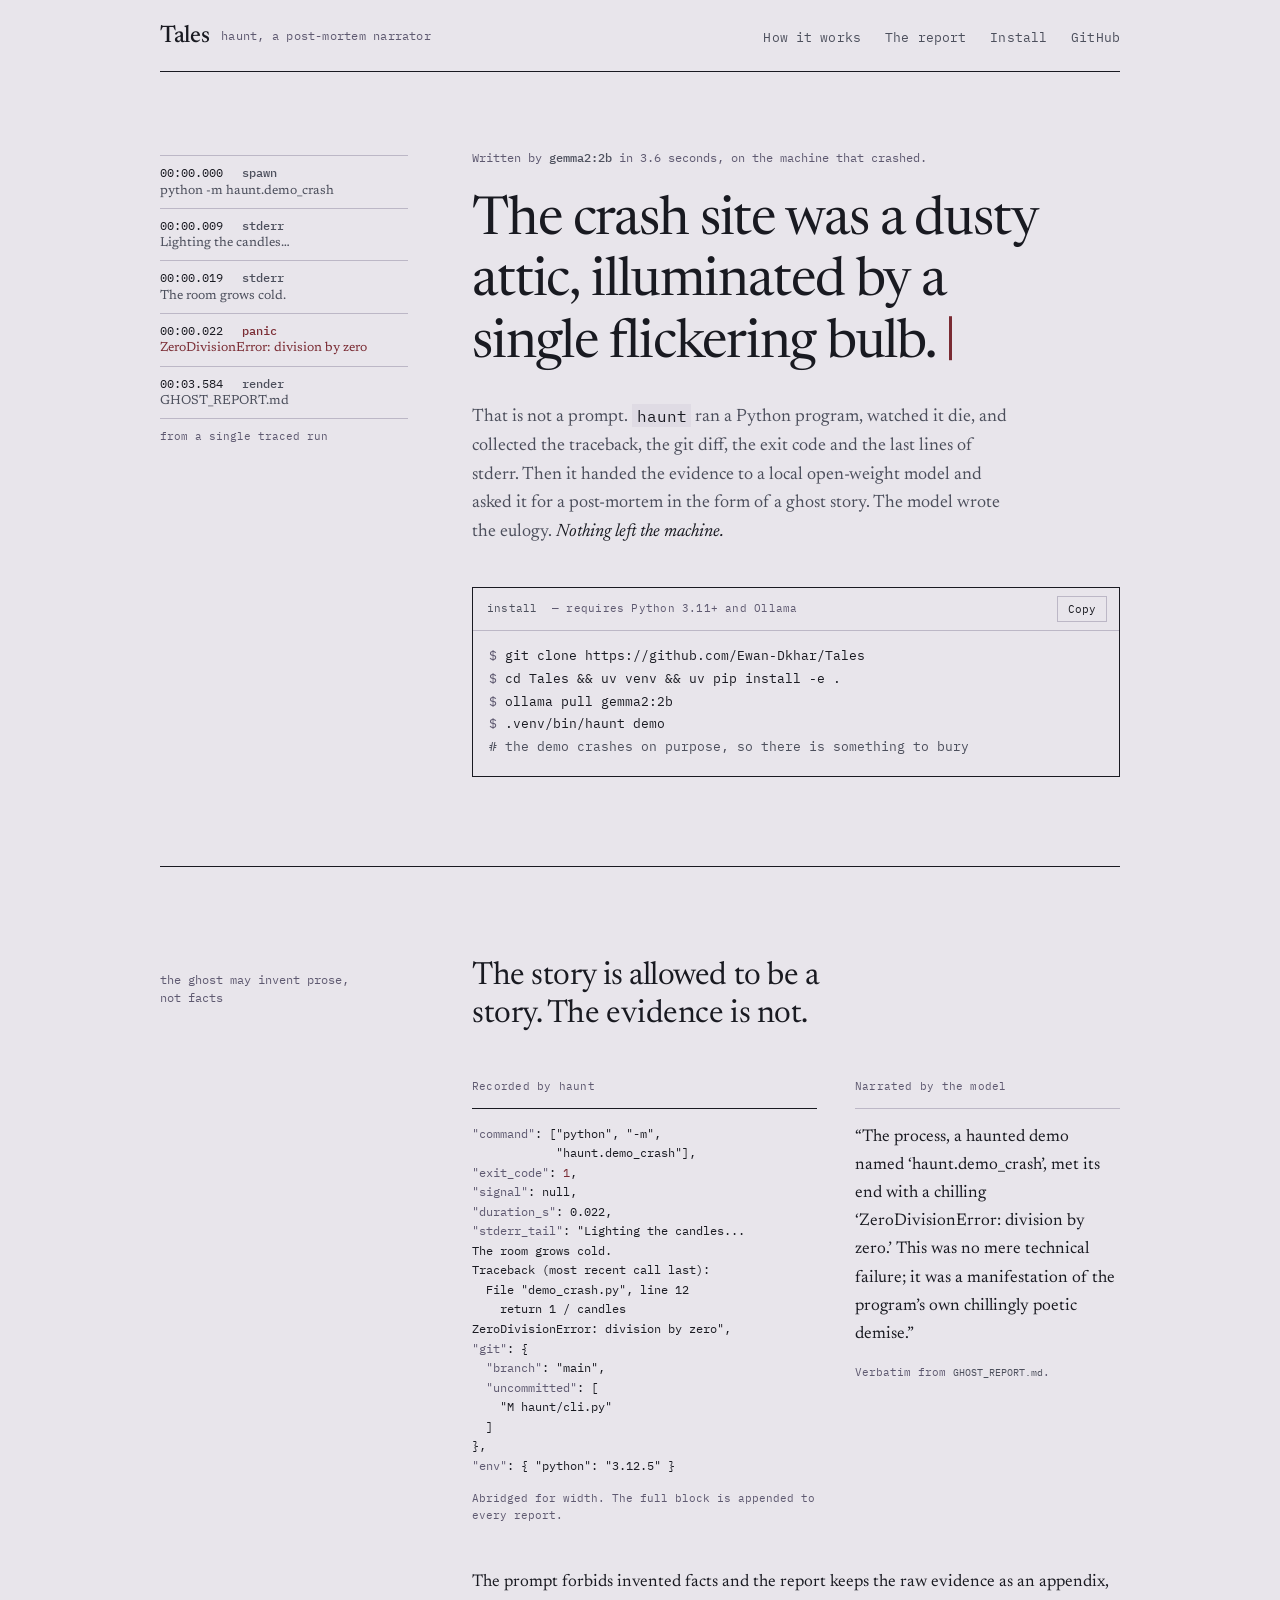
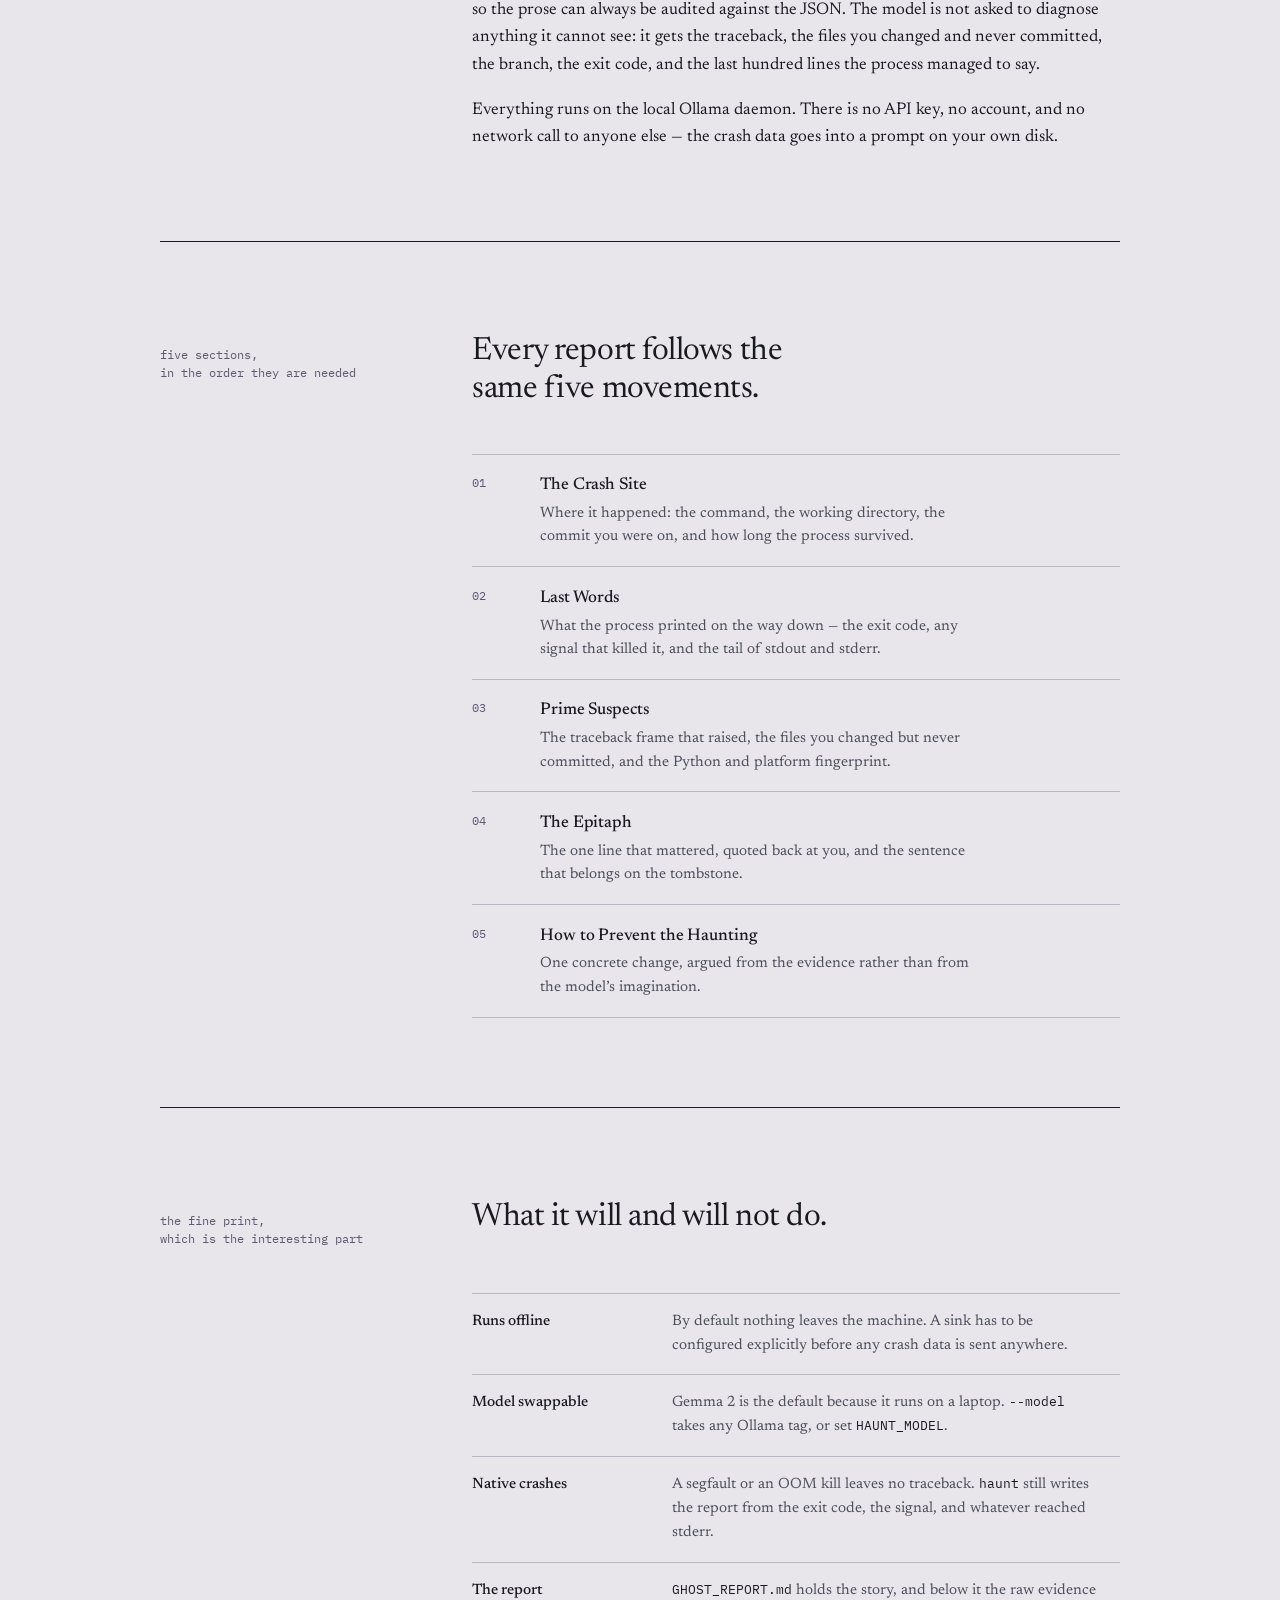
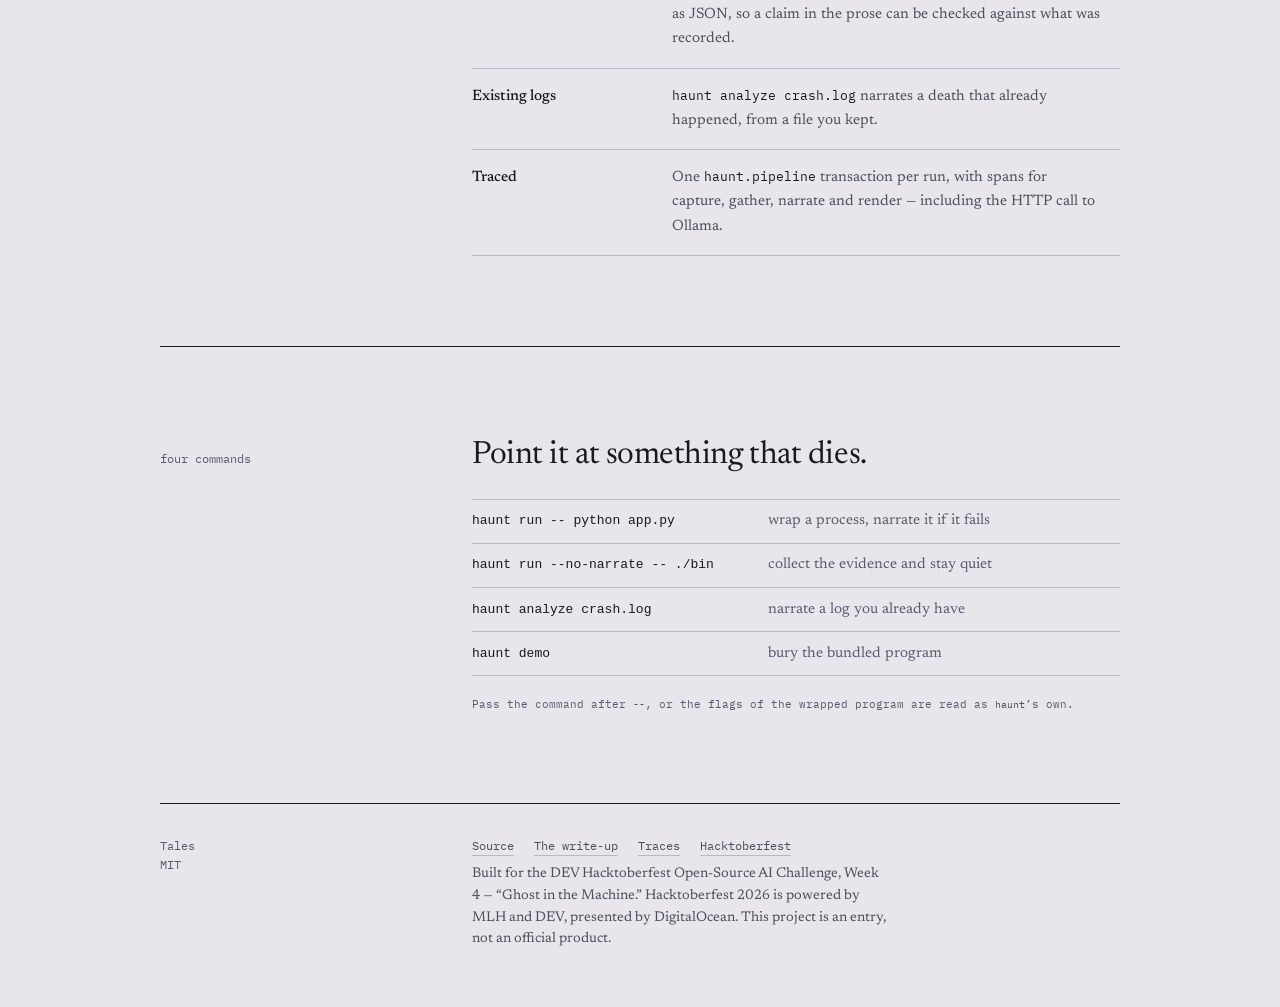
==== docs/index.html @ 9b3698a8 "feat: add the landing page" ====
<!DOCTYPE html>
<html lang="en">
<head>
<meta charset="utf-8">
<meta name="viewport" content="width=device-width, initial-scale=1">
<title>Tales — the haunted post-mortem narrator</title>
<meta name="description" content="haunt runs your process, gathers the evidence when it dies, and has a local open-weight model narrate the post-mortem as a ghost story. Offline by default.">
<meta name="theme-color" content="#e8e5eb">
<link rel="icon" href="favicon.svg" type="image/svg+xml">
<meta property="og:type" content="website">
<meta property="og:title" content="Tales — the haunted post-mortem narrator">
<meta property="og:description" content="A local open-weight model narrates your crash as a ghost story. The evidence ships with the story, so you can check what the ghost invented.">
<meta property="og:url" content="https://tales.tech/">
<link rel="preconnect" href="https://fonts.googleapis.com">
<link rel="preconnect" href="https://fonts.gstatic.com" crossorigin>
<link href="https://fonts.googleapis.com/css2?family=IBM+Plex+Mono:wght@400;500&family=Newsreader:ital,opsz,wght@0,6..72,300..500;1,6..72,300..400&display=swap" rel="stylesheet">
<link rel="stylesheet" href="styles.css">
</head>
<body>
<a class="skip" href="#main">Skip to content</a>
<div class="shell">

  <header class="masthead">
    <a class="wordmark" href="/">Tales<span>haunt, a post-mortem narrator</span></a>
    <nav aria-label="Sections">
      <a href="#how">How it works</a>
      <a href="#report">The report</a>
      <a href="#install">Install</a>
      <a href="https://github.com/Ewan-Dkhar/Tales">GitHub</a>
    </nav>
  </header>

  <main id="main">

    <section class="hero" aria-labelledby="hero-quote">
      <ol class="timeline" aria-label="Timeline of the demo run">
        <li>
          <time datetime="PT0.000S">00:00.000</time><b>spawn</b>
          <p>python -m haunt.demo_crash</p>
        </li>
        <li>
          <time datetime="PT0.009S">00:00.009</time><b>stderr</b>
          <p>Lighting the candles&hellip;</p>
        </li>
        <li>
          <time datetime="PT0.019S">00:00.019</time><b>stderr</b>
          <p>The room grows cold.</p>
        </li>
        <li>
          <time datetime="PT0.022S">00:00.022</time><b class="death">panic</b>
          <p class="death">ZeroDivisionError: division by zero</p>
        </li>
        <li>
          <time datetime="PT3.584S">00:03.584</time><b>render</b>
          <p>GHOST_REPORT.md</p>
        </li>
        <li class="note">from a single traced run</li>
      </ol>

      <div class="hero-body">
        <p class="provenance">Written by <strong>gemma2:2b</strong> in 3.6 seconds, on the machine that crashed.</p>

        <h1 class="ghost-quote" id="hero-quote">
          <span class="sr-only">Tales, a post-mortem narrator. Sample narration:</span>
          <span class="stream">The crash site was a dusty attic, illuminated by a single flickering bulb.</span>
        </h1>

        <p class="lede">
          That is not a prompt. <code>haunt</code> ran a Python program, watched it die, and collected
          the traceback, the git diff, the exit code and the last lines of stderr. Then it handed the
          evidence to a local open-weight model and asked it for a post-mortem in the form of a ghost
          story. The model wrote the eulogy. <em>Nothing left the machine.</em>
        </p>

        <div class="install" id="install">
          <div class="install-head">
            <span><em>install</em> &nbsp;— requires Python 3.11+ and Ollama</span>
            <button class="copy" type="button" data-copy="install-cmds" aria-describedby="copy-status">Copy</button>
            <span class="sr-only" id="copy-status" role="status" aria-live="polite"></span>
          </div>
<pre id="install-cmds"><span class="c">$</span> git clone https://github.com/Ewan-Dkhar/Tales
<span class="c">$</span> cd Tales &amp;&amp; uv venv &amp;&amp; uv pip install -e .
<span class="c">$</span> ollama pull gemma2:2b
<span class="c">$</span> .venv/bin/haunt demo
<span class="d"># the demo crashes on purpose, so there is something to bury</span></pre>
        </div>
      </div>
    </section>

    <section class="section" id="how" aria-labelledby="how-title">
      <div class="section-head">
        <p class="section-kicker">the ghost may invent prose,<br>not facts</p>
        <h2 class="section-title" id="how-title">The story is allowed to be a story. The evidence is not.</h2>
      </div>

      <div class="section-body">
        <div class="flow flow-wide">
          <div class="compare-grid">
            <div>
              <p class="compare-label">Recorded by haunt</p>
              <div class="evidence">
<pre><span class="k">"command"</span>: ["python", "-m",
            "haunt.demo_crash"],
<span class="k">"exit_code"</span>: <span class="bad">1</span>,
<span class="k">"signal"</span>: null,
<span class="k">"duration_s"</span>: 0.022,
<span class="k">"stderr_tail"</span>: "Lighting the candles...
The room grows cold.
Traceback (most recent call last):
  File "demo_crash.py", line 12
    return 1 / candles
ZeroDivisionError: division by zero",
<span class="k">"git"</span>: {
  <span class="k">"branch"</span>: "main",
  <span class="k">"uncommitted"</span>: [
    "M haunt/cli.py"
  ]
},
<span class="k">"env"</span>: { "python": "3.12.5" }</pre>
                <p class="caption">Abridged for width. The full block is appended to every report.</p>
              </div>
            </div>

            <div>
              <p class="compare-label">Narrated by the model</p>
              <div class="narration">
                <blockquote>
                  <p>&ldquo;The process, a haunted demo named &lsquo;haunt.demo_crash&rsquo;, met its
                  end with a chilling &lsquo;ZeroDivisionError: division by zero.&rsquo; This was no mere
                  technical failure; it was a manifestation of the program&rsquo;s own chillingly
                  poetic demise.&rdquo;</p>
                </blockquote>
                <p class="caption">Verbatim from <code>GHOST_REPORT.md</code>.</p>
              </div>
            </div>
          </div>

          <div class="prose prose-after">
            <p>
              The prompt forbids invented facts and the report keeps the raw evidence as an appendix, so
              the prose can always be audited against the JSON. The model is not asked to diagnose
              anything it cannot see: it gets the traceback, the files you changed and never committed,
              the branch, the exit code, and the last hundred lines the process managed to say.
            </p>
            <p>
              Everything runs on the local Ollama daemon. There is no API key, no account, and no network
              call to anyone else — the crash data goes into a prompt on your own disk.
            </p>
          </div>
        </div>
      </div>
    </section>

    <section class="section" id="report" aria-labelledby="report-title">
      <div class="section-head">
        <p class="section-kicker">five sections,<br>in the order they are needed</p>
        <h2 class="section-title" id="report-title">Every report follows the same five movements.</h2>
      </div>

      <div class="section-body">
        <ol class="parts">
          <li>
            <span class="num" aria-hidden="true"></span>
            <div>
              <h3>The Crash Site</h3>
              <p>Where it happened: the command, the working directory, the commit you were on, and how long the process survived.</p>
            </div>
          </li>
          <li>
            <span class="num" aria-hidden="true"></span>
            <div>
              <h3>Last Words</h3>
              <p>What the process printed on the way down — the exit code, any signal that killed it, and the tail of stdout and stderr.</p>
            </div>
          </li>
          <li>
            <span class="num" aria-hidden="true"></span>
            <div>
              <h3>Prime Suspects</h3>
              <p>The traceback frame that raised, the files you changed but never committed, and the Python and platform fingerprint.</p>
            </div>
          </li>
          <li>
            <span class="num" aria-hidden="true"></span>
            <div>
              <h3>The Epitaph</h3>
              <p>The one line that mattered, quoted back at you, and the sentence that belongs on the tombstone.</p>
            </div>
          </li>
          <li>
            <span class="num" aria-hidden="true"></span>
            <div>
              <h3>How to Prevent the Haunting</h3>
              <p>One concrete change, argued from the evidence rather than from the model&rsquo;s imagination.</p>
            </div>
          </li>
        </ol>
      </div>
    </section>

    <section class="section" id="spec" aria-labelledby="spec-title">
      <div class="section-head">
        <p class="section-kicker">the fine print,<br>which is the interesting part</p>
        <h2 class="section-title" id="spec-title">What it will and will not do.</h2>
      </div>

      <div class="section-body">
        <table class="spec">
          <tbody>
            <tr>
              <th scope="row">Runs offline</th>
              <td>By default nothing leaves the machine. A sink has to be configured explicitly before any crash data is sent anywhere.</td>
            </tr>
            <tr>
              <th scope="row">Model swappable</th>
              <td>Gemma 2 is the default because it runs on a laptop. <code>--model</code> takes any Ollama tag, or set <code>HAUNT_MODEL</code>.</td>
            </tr>
            <tr>
              <th scope="row">Native crashes</th>
              <td>A segfault or an OOM kill leaves no traceback. <code>haunt</code> still writes the report from the exit code, the signal, and whatever reached stderr.</td>
            </tr>
            <tr>
              <th scope="row">The report</th>
              <td><code>GHOST_REPORT.md</code> holds the story, and below it the raw evidence as JSON, so a claim in the prose can be checked against what was recorded.</td>
            </tr>
            <tr>
              <th scope="row">Existing logs</th>
              <td><code>haunt analyze crash.log</code> narrates a death that already happened, from a file you kept.</td>
            </tr>
            <tr>
              <th scope="row">Traced</th>
              <td>One <code>haunt.pipeline</code> transaction per run, with spans for capture, gather, narrate and render — including the HTTP call to Ollama.</td>
            </tr>
          </tbody>
        </table>
      </div>
    </section>

    <section class="closing" aria-labelledby="closing-title">
      <div class="section-head">
        <p class="section-kicker">four commands</p>
        <h2 class="section-title" id="closing-title">Point it at something that dies.</h2>
      </div>
      <div class="section-body">
        <div class="flow">
          <ul class="closing-cmds">
            <li><code>haunt run -- python app.py</code><span>wrap a process, narrate it if it fails</span></li>
            <li><code>haunt run --no-narrate -- ./bin</code><span>collect the evidence and stay quiet</span></li>
            <li><code>haunt analyze crash.log</code><span>narrate a log you already have</span></li>
            <li><code>haunt demo</code><span>bury the bundled program</span></li>
          </ul>
          <p class="caption caption-gap">Pass the command after <code>--</code>, or the flags of the wrapped program are read as <code>haunt</code>&rsquo;s own.</p>
        </div>
      </div>
    </section>

  </main>

  <footer class="foot">
    <p>Tales<br>MIT</p>
    <div>
      <p class="foot-links">
        <a href="https://github.com/Ewan-Dkhar/Tales">Source</a>
        <a href="https://dev.to/ewansalandkhar">The write-up</a>
        <a href="https://ewansalan-dkhar.sentry.io/explore/traces/?project=4512338474238032">Traces</a>
        <a href="https://hacktoberfest.com">Hacktoberfest</a>
      </p>
      <p class="foot-note">
        Built for the DEV Hacktoberfest Open-Source AI Challenge, Week 4 — &ldquo;Ghost in the Machine.&rdquo;
        Hacktoberfest 2026 is powered by MLH and DEV, presented by DigitalOcean. This project is an
        entry, not an official product.
      </p>
    </div>
  </footer>

</div>
<script src="main.js" defer></script>
</body>
</html>
---- docs/styles.css ----
/* ==========================================================================
   Tales — the haunted post-mortem narrator
   Two inks: evidence is set hard, narration is set soft.
   ========================================================================== */

/* --- tokens ------------------------------------------------------------- */
:root {
  --paper: #e8e5eb;
  --paper-deep: #dfdbe4;
  --paper-edge: #d3cfda;
  --ink: #191a21;
  --ink-2: #4c4f5c;
  --ink-3: #5e5970;
  --rule: #bcb7c6;
  --death: #7a2b33;

  --serif: "Newsreader", "Iowan Old Style", "Palatino Linotype", Palatino, Georgia, serif;
  --mono: "IBM Plex Mono", ui-monospace, "SFMono-Regular", Menlo, Consolas, monospace;

  --measure: 66ch;
  --gutter: clamp(1.25rem, 5vw, 4.5rem);
  --margin-col: 15.5rem;
  --step: clamp(3.5rem, 7vw, 7rem);
}

/* --- reset -------------------------------------------------------------- */
*,
*::before,
*::after { box-sizing: border-box; }

html {
  color-scheme: light;
  -webkit-text-size-adjust: 100%;
  scroll-behavior: smooth;
}

body {
  margin: 0;
  background: var(--paper);
  color: var(--ink);
  font-family: var(--serif);
  font-size: 1.0625rem;
  line-height: 1.62;
  font-optical-sizing: auto;
  font-variant-numeric: oldstyle-nums proportional-nums;
  -webkit-font-smoothing: antialiased;
  text-rendering: optimizeLegibility;
}

@media (prefers-reduced-motion: reduce) {
  html { scroll-behavior: auto; }
}

img,
svg { display: block; max-width: 100%; }

::selection {
  background: var(--ink);
  color: var(--paper);
}

:focus-visible {
  outline: 2px solid var(--death);
  outline-offset: 3px;
}

/* --- page frame --------------------------------------------------------- */
.shell {
  max-width: 68rem;
  margin: 0 auto;
  padding: 0 var(--gutter);
}

/* anchor targets: keep the heading clear of the sticky-free masthead */
[id] {
  scroll-margin-top: 2rem;
}

.rule {
  border: 0;
  border-top: 1px solid var(--rule);
  margin: 0;
}

.skip {
  position: absolute;
  left: -9999px;
  top: 0;
  background: var(--ink);
  color: var(--paper);
  padding: 0.6rem 1rem;
  font-family: var(--mono);
  font-size: 0.8125rem;
  z-index: 10;
}

.skip:focus {
  left: 0.75rem;
  top: 0.75rem;
}

/* --- masthead ----------------------------------------------------------- */
.masthead {
  display: flex;
  align-items: baseline;
  justify-content: space-between;
  gap: 1.5rem 2rem;
  flex-wrap: wrap;
  padding: 1.5rem 0 1.25rem;
  border-bottom: 1px solid var(--ink);
}

.wordmark {
  font-family: var(--serif);
  font-size: 1.5rem;
  font-weight: 500;
  letter-spacing: -0.015em;
  line-height: 1;
  color: var(--ink);
  text-decoration: none;
}

.wordmark span {
  font-family: var(--mono);
  font-size: 0.72rem;
  font-weight: 400;
  letter-spacing: 0.02em;
  color: var(--ink-3);
  margin-left: 0.75rem;
  vertical-align: 0.15em;
}

.masthead nav {
  display: flex;
  flex-wrap: wrap;
  gap: 1.5rem;
  font-family: var(--mono);
  font-size: 0.8125rem;
  letter-spacing: 0.01em;
}

.masthead nav a {
  color: var(--ink-2);
  text-decoration: none;
  white-space: nowrap;
  padding-bottom: 2px;
  border-bottom: 1px solid transparent;
}

.masthead nav a:hover {
  color: var(--ink);
  border-bottom-color: var(--rule);
}

/* --- hero --------------------------------------------------------------- */
.hero {
  padding: clamp(2.75rem, 6vw, 5rem) 0 var(--step);
  display: grid;
  grid-template-columns: var(--margin-col) minmax(0, 1fr);
  gap: 0 clamp(2rem, 5vw, 4.5rem);
  align-items: start;
}

/* the death timeline in the margin */
.timeline {
  margin: 0.4rem 0 0;
  padding: 0;
  list-style: none;
  font-family: var(--mono);
  font-size: 0.75rem;
  line-height: 1.45;
  color: var(--ink-3);
  border-top: 1px solid var(--rule);
}

.timeline li {
  display: grid;
  grid-template-columns: 4.55rem 1fr;
  gap: 0 0.55rem;
  padding: 0.5rem 0;
  border-bottom: 1px solid var(--rule);
}

.timeline time {
  color: var(--ink);
  font-variant-numeric: tabular-nums;
}

.timeline b {
  font-weight: 500;
  color: var(--ink-2);
}

.timeline .death {
  color: var(--death);
}

.timeline p {
  margin: 0;
  grid-column: 1 / -1;
  font-family: var(--serif);
  font-size: 0.8125rem;
  line-height: 1.4;
  color: var(--ink-2);
  overflow-wrap: anywhere;
}

.timeline p.death {
  color: var(--death);
}

.timeline .note {
  display: block;
  grid-column: 1 / -1;
  padding-top: 0.6rem;
  font-family: var(--mono);
  font-size: 0.6875rem;
  color: var(--ink-3);
  border: 0;
}

/* hero body */
.hero-body {
  max-width: var(--measure);
}

.provenance {
  margin: 0 0 1.5rem;
  font-family: var(--mono);
  font-size: 0.75rem;
  line-height: 1.5;
  color: var(--ink-3);
}

.provenance strong {
  font-weight: 500;
  color: var(--ink-2);
}

.ghost-quote {
  margin: 0;
  font-size: clamp(1.9rem, 4.4vw, 3.35rem);
  line-height: 1.14;
  letter-spacing: -0.021em;
  font-weight: 400;
  text-wrap: balance;
  hanging-punctuation: first;
}

.ghost-quote .stream {
  /* words are revealed by JS; visible by default so no-JS readers see them */
  display: inline;
}

.ghost-quote .stream[data-revealing] > span {
  opacity: 0;
}

.ghost-quote .stream[data-revealing] > span.on {
  opacity: 1;
  transition: opacity 220ms ease-out;
}

.ghost-quote .cursor {
  display: inline-block;
  width: 0.055em;
  height: 0.82em;
  margin-left: 0.06em;
  background: var(--death);
  transform: translateY(0.06em);
  opacity: 0;
}

.ghost-quote .cursor.blink {
  animation: blink 1.1s steps(1) 2;
}

@keyframes blink {
  0%, 55% { opacity: 1; }
  56%, 100% { opacity: 0; }
}

@media (prefers-reduced-motion: reduce) {
  .ghost-quote .stream[data-revealing] > span { opacity: 1; }
  .ghost-quote .cursor { display: none; }
}

.lede {
  margin: 1.75rem 0 0;
  font-size: 1.125rem;
  line-height: 1.6;
  color: var(--ink-2);
  max-width: 54ch;
}

.lede em {
  font-style: italic;
  color: var(--ink);
}

.lede code,
.prose code,
.caption code {
  font-family: var(--mono);
  font-size: 0.875em;
  padding: 0.1em 0.3em;
  background: var(--paper-deep);
  color: var(--ink);
}

/* --- install block ------------------------------------------------------ */
.install {
  margin: 2.5rem 0 0;
  border: 1px solid var(--ink);
  background: var(--paper);
  max-width: 44rem;
}

.install-head {
  display: flex;
  align-items: center;
  justify-content: space-between;
  gap: 1rem;
  padding: 0.5rem 0.75rem 0.5rem 0.875rem;
  border-bottom: 1px solid var(--rule);
  font-family: var(--mono);
  font-size: 0.6875rem;
  letter-spacing: 0.02em;
  color: var(--ink-3);
}

.install-head em {
  font-style: normal;
  color: var(--ink-2);
}

.copy {
  touch-action: manipulation;
  -webkit-tap-highlight-color: transparent;
  font-family: var(--mono);
  font-size: 0.6875rem;
  letter-spacing: 0.02em;
  color: var(--ink);
  background: transparent;
  border: 1px solid var(--rule);
  padding: 0.3rem 0.6rem;
  cursor: pointer;
  border-radius: 0;
}

.copy:hover {
  border-color: var(--ink);
  background: var(--paper-deep);
}

.copy[data-done="1"] {
  border-color: var(--death);
  color: var(--death);
}

.install pre {
  margin: 0;
  padding: 0.9rem 1rem 1.05rem;
  font-family: var(--mono);
  font-size: 0.8125rem;
  line-height: 1.75;
  color: var(--ink);
  white-space: pre-wrap;
  overflow-wrap: anywhere;
  tab-size: 2;
}

.install pre .c {
  color: var(--ink-3);
}

.install pre .d {
  color: var(--ink-2);
}

/* --- generic section scaffolding --------------------------------------- */
.section {
  padding: var(--step) 0;
  border-top: 1px solid var(--ink);
}

.section-head {
  display: grid;
  grid-template-columns: var(--margin-col) minmax(0, 1fr);
  gap: 0 clamp(2rem, 5vw, 4.5rem);
  align-items: baseline;
}

.section-kicker {
  font-family: var(--mono);
  font-size: 0.75rem;
  line-height: 1.5;
  color: var(--ink-3);
  margin: 0;
}

.section-title {
  margin: 0;
  text-wrap: balance;
  font-size: clamp(1.5rem, 2.6vw, 2rem);
  line-height: 1.2;
  letter-spacing: -0.014em;
  font-weight: 400;
  max-width: 32ch;
  text-wrap: balance;
}

.section-body {
  display: grid;
  grid-template-columns: var(--margin-col) minmax(0, 1fr);
  gap: 0 clamp(2rem, 5vw, 4.5rem);
  margin-top: clamp(2rem, 3.5vw, 3rem);
}

.section-body > .flow {
  grid-column: 2;
  max-width: var(--measure);
}

.section-body > .parts,
.section-body > .spec {
  grid-column: 2;
}

.sr-only {
  position: absolute;
  width: 1px;
  height: 1px;
  padding: 0;
  margin: -1px;
  overflow: hidden;
  clip: rect(0 0 0 0);
  clip-path: inset(50%);
  white-space: nowrap;
  border: 0;
}

.prose p {
  margin: 0 0 1.1rem;
}

.prose p:last-child { margin-bottom: 0; }

/* --- the two-ink comparison -------------------------------------------- */
.flow-wide {
  grid-column: 2;
  max-width: none;
}

.compare-grid {
  display: grid;
  grid-template-columns: minmax(0, 1.3fr) minmax(0, 1fr);
  gap: clamp(1.5rem, 3vw, 2.75rem);
  align-items: start;
}

.compare-label {
  margin: 0 0 0.75rem;
  font-family: var(--mono);
  font-size: 0.6875rem;
  letter-spacing: 0.02em;
  color: var(--ink-3);
}

.prose-after {
  margin-top: clamp(2rem, 3.5vw, 2.75rem);
  max-width: var(--measure);
}

/* hard: evidence */
.evidence {
  border-top: 1px solid var(--ink);
  padding-top: 0.9rem;
}

.evidence pre {
  margin: 0;
  font-family: var(--mono);
  font-size: 0.7188rem;
  line-height: 1.7;
  color: var(--ink);
  white-space: pre-wrap;
  overflow-wrap: break-word;
  tab-size: 2;
}

.evidence .k { color: var(--ink-3); }
.evidence .v { color: var(--ink); }
.evidence .bad { color: var(--death); }

/* soft: narration */
.narration {
  border-top: 1px solid var(--rule);
  padding-top: 0.9rem;
}

.narration blockquote {
  margin: 0;
  font-size: 1.0625rem;
  line-height: 1.66;
  color: var(--ink);
  hanging-punctuation: first;
}

.narration blockquote p { margin: 0 0 0.9rem; }
.narration blockquote p:last-child { margin-bottom: 0; }

.caption {
  margin: 0.9rem 0 0;
  font-family: var(--mono);
  font-size: 0.6875rem;
  line-height: 1.6;
  color: var(--ink-3);
}

.caption-gap {
  margin-top: 1.25rem;
}

.caption code {
  background: transparent;
  padding: 0;
  color: var(--ink-2);
}

/* --- the five sections -------------------------------------------------- */
.parts {
  margin: 0;
  padding: 0;
  list-style: none;
  counter-reset: part;
}

.parts li {
  display: grid;
  grid-template-columns: 3.25rem minmax(0, 1fr);
  gap: 0 1rem;
  padding: 1.1rem 0;
  border-bottom: 1px solid var(--rule);
}

.parts li:first-child { border-top: 1px solid var(--rule); }

.parts .num {
  counter-increment: part;
  font-family: var(--mono);
  font-size: 0.75rem;
  line-height: 1.9;
  color: var(--ink-3);
  font-variant-numeric: tabular-nums;
}

.parts .num::before {
  content: counter(part, decimal-leading-zero);
}

.parts h3 {
  margin: 0 0 0.15rem;
  font-size: 1.0625rem;
  font-weight: 500;
  letter-spacing: -0.005em;
}

.parts p {
  margin: 0;
  font-size: 0.9375rem;
  line-height: 1.55;
  color: var(--ink-2);
  max-width: 48ch;
}

/* --- spec table --------------------------------------------------------- */
.spec {
  width: 100%;
  border-collapse: collapse;
  font-size: 0.9375rem;
}

.spec th,
.spec td {
  text-align: left;
  vertical-align: top;
  padding: 1rem 1.25rem 1rem 0;
  border-bottom: 1px solid var(--rule);
}

.spec tr:first-child th,
.spec tr:first-child td { border-top: 1px solid var(--rule); }

.spec th {
  width: 12.5rem;
  font-weight: 500;
  font-size: 0.9375rem;
  color: var(--ink);
}

.spec td {
  color: var(--ink-2);
  max-width: 46ch;
}

.spec code {
  font-family: var(--mono);
  font-size: 0.8125rem;
  color: var(--ink);
}

/* --- closing ------------------------------------------------------------ */
.closing {
  padding: var(--step) 0;
  border-top: 1px solid var(--ink);
}

.closing .section-body { margin-top: 0; }

.closing-cmds {
  margin: 1.5rem 0 0;
  padding: 0;
  list-style: none;
  font-family: var(--mono);
  font-size: 0.8125rem;
  line-height: 1.7;
  border-top: 1px solid var(--rule);
}

.closing-cmds li {
  padding: 0.55rem 0;
  border-bottom: 1px solid var(--rule);
  display: grid;
  grid-template-columns: 17.5rem minmax(0, 1fr);
  gap: 0.15rem 1rem;
  align-items: baseline;
}

.closing-cmds code {
  color: var(--ink);
}

.closing-cmds span {
  color: var(--ink-3);
  font-family: var(--serif);
  font-size: 0.9375rem;
}

/* --- footer ------------------------------------------------------------- */
.foot {
  padding: 2rem 0 3rem;
  border-top: 1px solid var(--ink);
  display: grid;
  grid-template-columns: var(--margin-col) minmax(0, 1fr);
  gap: 1.5rem clamp(2rem, 5vw, 4.5rem);
  font-family: var(--mono);
  font-size: 0.75rem;
  line-height: 1.6;
  color: var(--ink-3);
}

.foot p { margin: 0 0 0.5rem; }

.foot a {
  color: var(--ink-2);
  text-decoration: none;
  border-bottom: 1px solid var(--rule);
}

.foot a:hover {
  color: var(--ink);
  border-bottom-color: var(--ink);
}

.foot-links {
  display: flex;
  flex-wrap: wrap;
  gap: 0.4rem 1.25rem;
  margin: 0 0 0.9rem;
}

.foot-note {
  font-family: var(--serif);
  font-size: 0.875rem;
  line-height: 1.55;
  color: var(--ink-2);
  max-width: 52ch;
}

/* --- responsive --------------------------------------------------------- */
@media (max-width: 60rem) {
  .hero,
  .section-head,
  .section-body,
  .foot {
    grid-template-columns: minmax(0, 1fr);
  }

  .section-body > .flow,
  .section-body > .parts,
  .section-body > .spec,
  .flow-wide {
    grid-column: 1;
  }

  .timeline {
    order: 2;
    margin-top: 2.5rem;
  }

  .hero-body { order: 1; }

  .section-kicker { margin-bottom: 0.75rem; }

  .compare-grid {
    grid-template-columns: minmax(0, 1fr);
    gap: 2rem;
  }
}

@media (max-width: 34rem) {
  .masthead { padding-bottom: 1rem; }
  .wordmark span { display: none; }
  .masthead nav { gap: 1rem; font-size: 0.75rem; }
  .install pre { font-size: 0.75rem; }
  .spec th,
  .spec td { display: block; width: auto; }
  .spec th {
    padding-bottom: 0.15rem;
    border-bottom: 0;
  }
  .spec td { padding-top: 0; }
  .parts li { grid-template-columns: 2.5rem minmax(0, 1fr); }
}
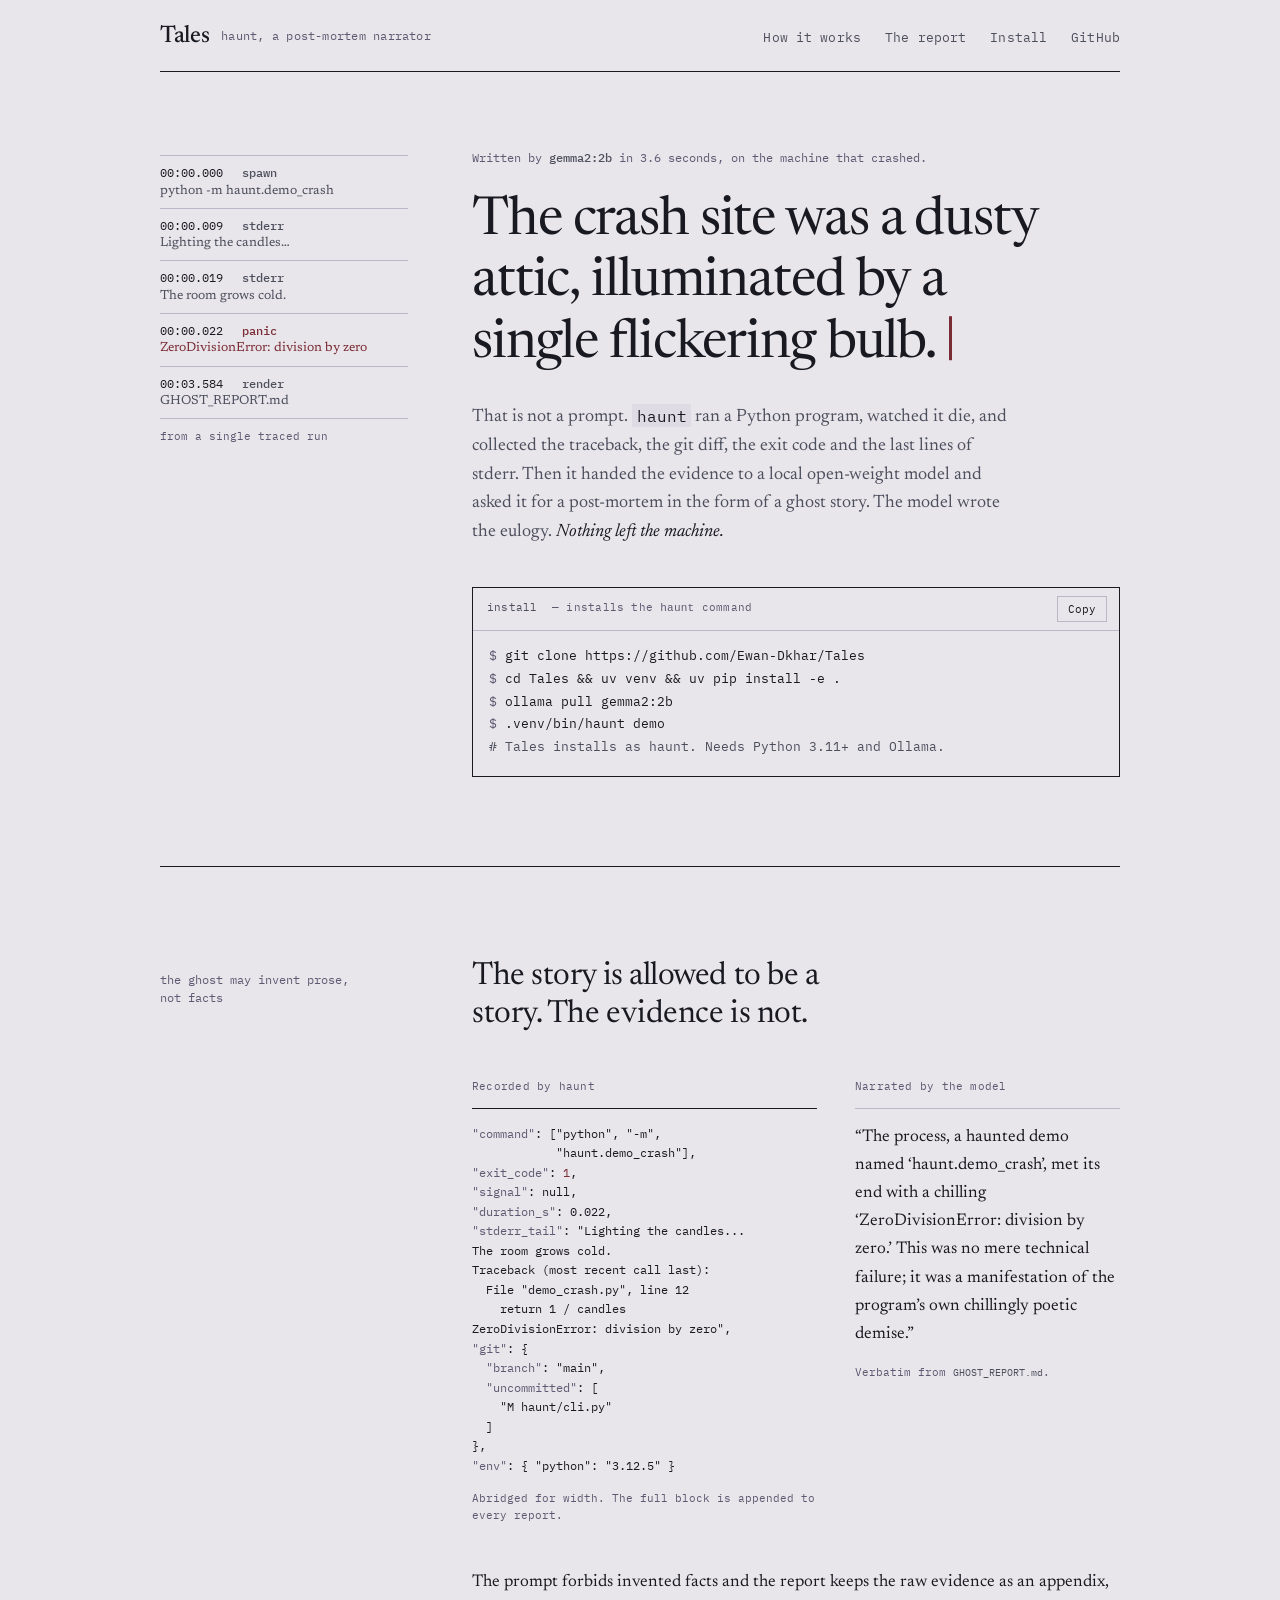
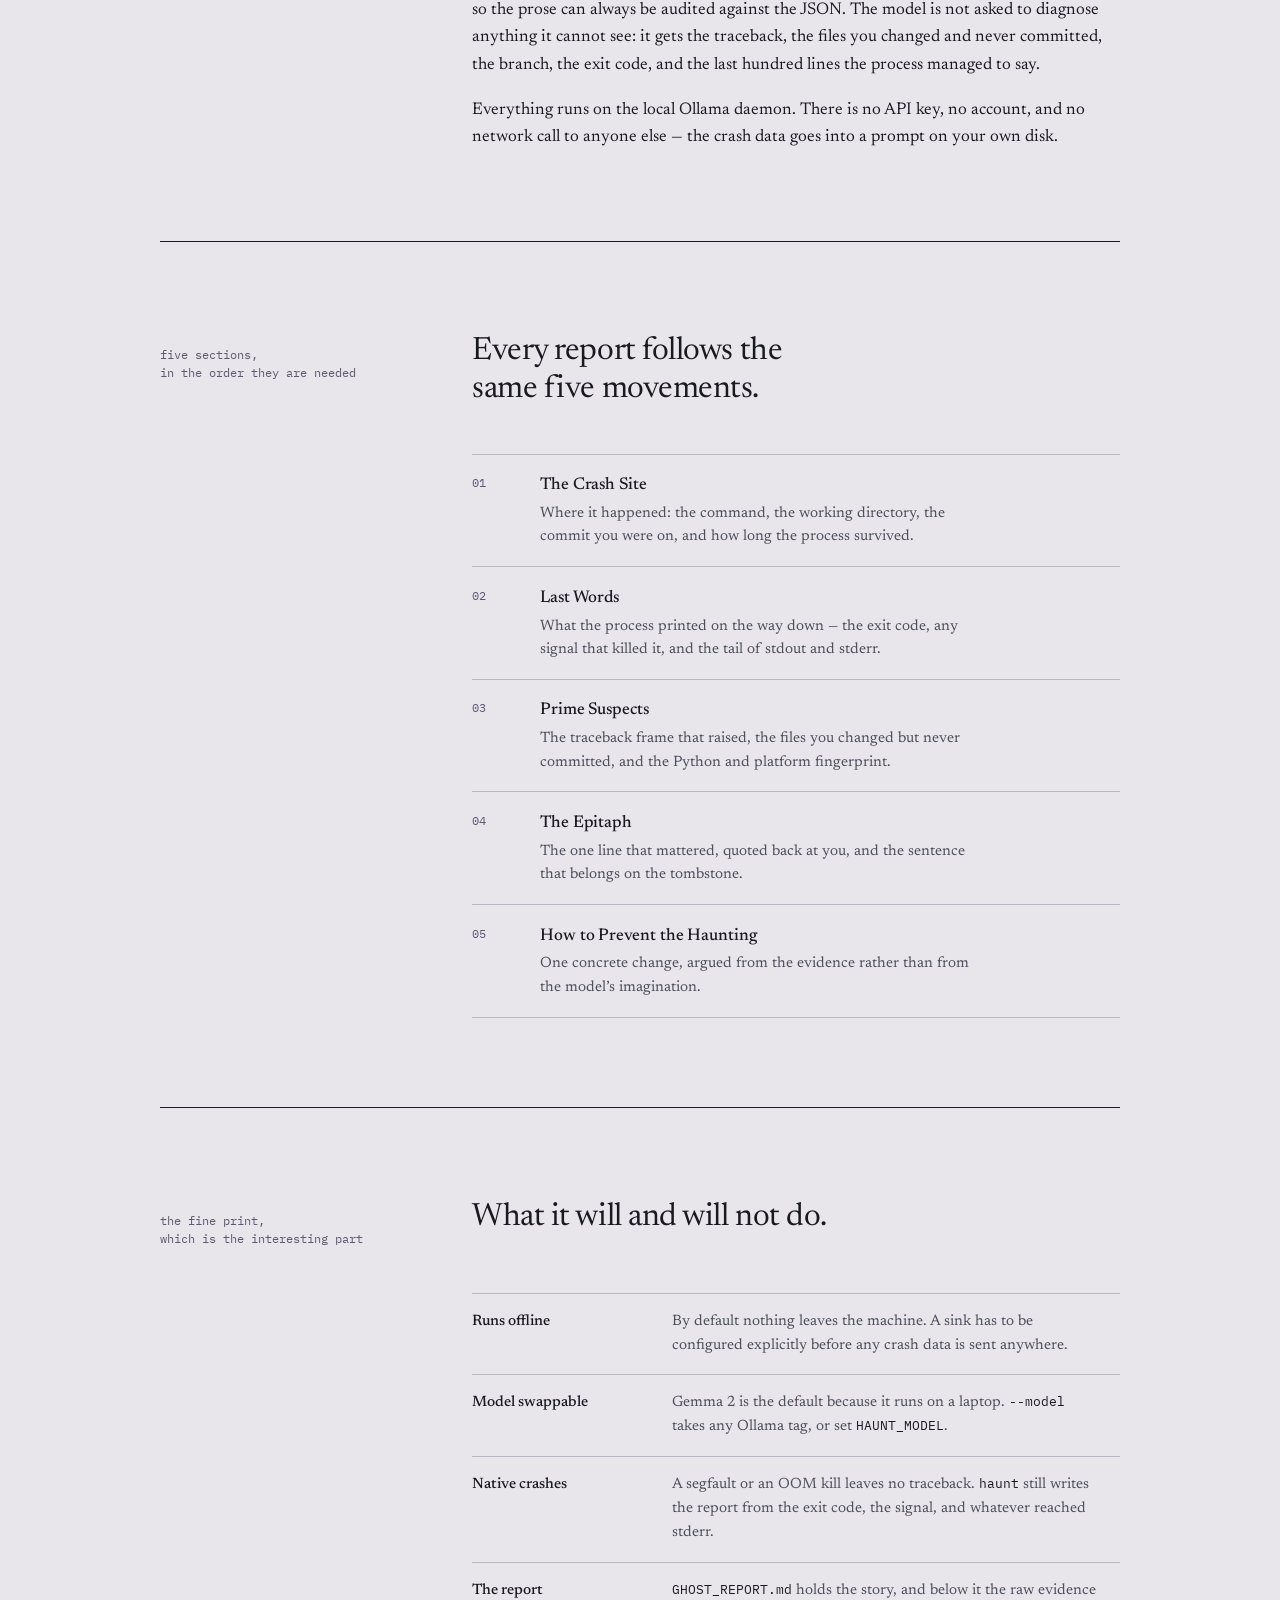
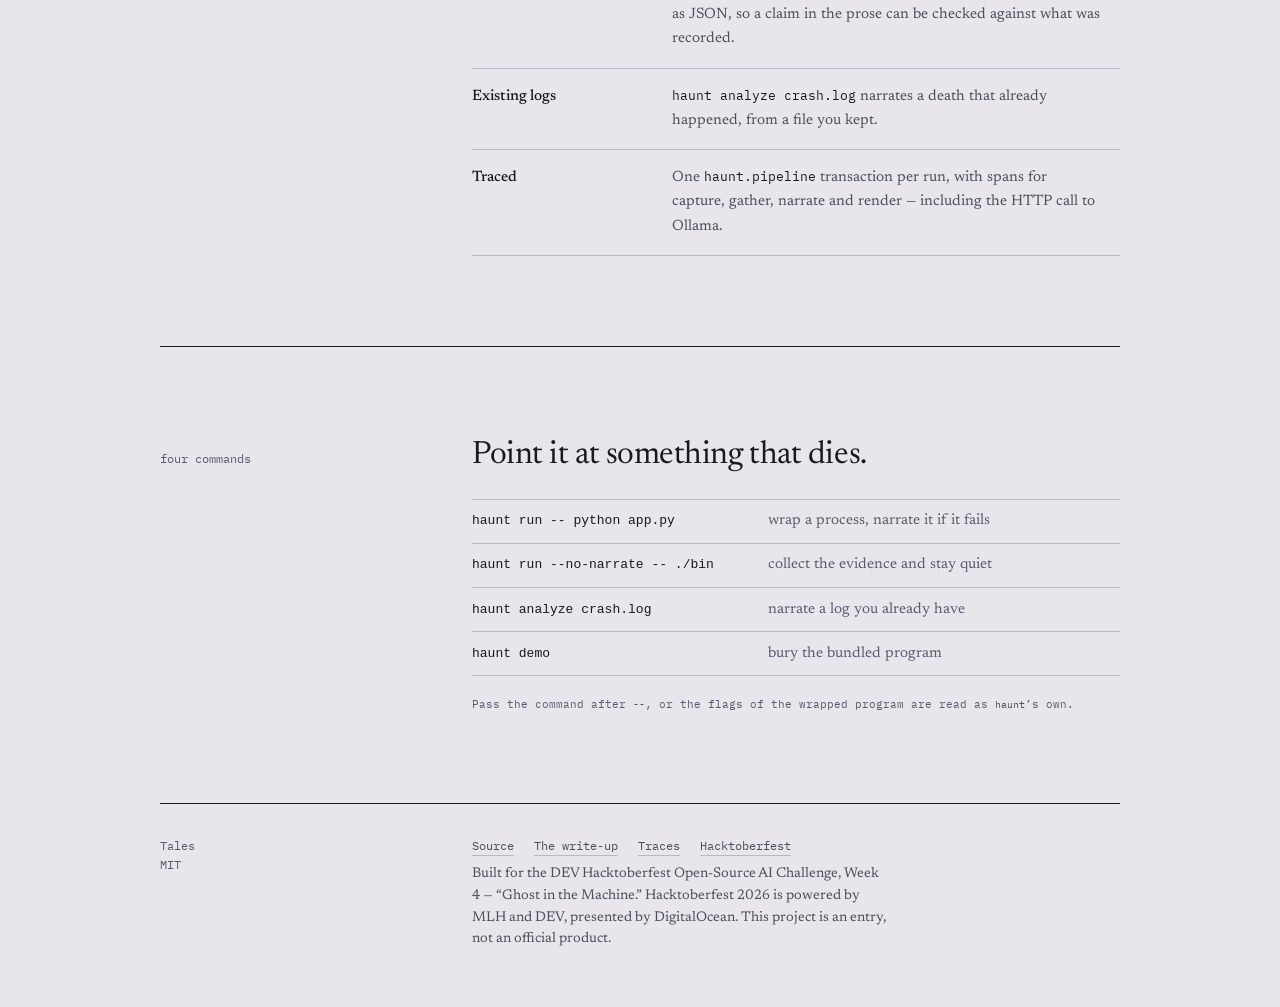
==== commit 455f9f70: "docs: name the project Tales and the command haunt on the page" ====
--- a/docs/index.html
+++ b/docs/index.html
@@ -4,13 +4,14 @@
 <meta charset="utf-8">
 <meta name="viewport" content="width=device-width, initial-scale=1">
 <title>Tales — the haunted post-mortem narrator</title>
+<link rel="canonical" href="https://ewan-dkhar.github.io/Tales/">
 <meta name="description" content="haunt runs your process, gathers the evidence when it dies, and has a local open-weight model narrate the post-mortem as a ghost story. Offline by default.">
 <meta name="theme-color" content="#e8e5eb">
 <link rel="icon" href="favicon.svg" type="image/svg+xml">
 <meta property="og:type" content="website">
 <meta property="og:title" content="Tales — the haunted post-mortem narrator">
 <meta property="og:description" content="A local open-weight model narrates your crash as a ghost story. The evidence ships with the story, so you can check what the ghost invented.">
-<meta property="og:url" content="https://tales.tech/">
+<meta property="og:url" content="https://ewan-dkhar.github.io/Tales/">
 <link rel="preconnect" href="https://fonts.googleapis.com">
 <link rel="preconnect" href="https://fonts.gstatic.com" crossorigin>
 <link href="https://fonts.googleapis.com/css2?family=IBM+Plex+Mono:wght@400;500&family=Newsreader:ital,opsz,wght@0,6..72,300..500;1,6..72,300..400&display=swap" rel="stylesheet">
@@ -74,7 +75,7 @@
 
         <div class="install" id="install">
           <div class="install-head">
-            <span><em>install</em> &nbsp;— requires Python 3.11+ and Ollama</span>
+            <span><em>install</em> &nbsp;— installs the <code>haunt</code> command</span>
             <button class="copy" type="button" data-copy="install-cmds" aria-describedby="copy-status">Copy</button>
             <span class="sr-only" id="copy-status" role="status" aria-live="polite"></span>
           </div>
@@ -82,7 +83,7 @@
 <span class="c">$</span> cd Tales &amp;&amp; uv venv &amp;&amp; uv pip install -e .
 <span class="c">$</span> ollama pull gemma2:2b
 <span class="c">$</span> .venv/bin/haunt demo
-<span class="d"># the demo crashes on purpose, so there is something to bury</span></pre>
+<span class="d"># Tales installs as haunt. Needs Python 3.11+ and Ollama.</span></pre>
         </div>
       </div>
     </section>
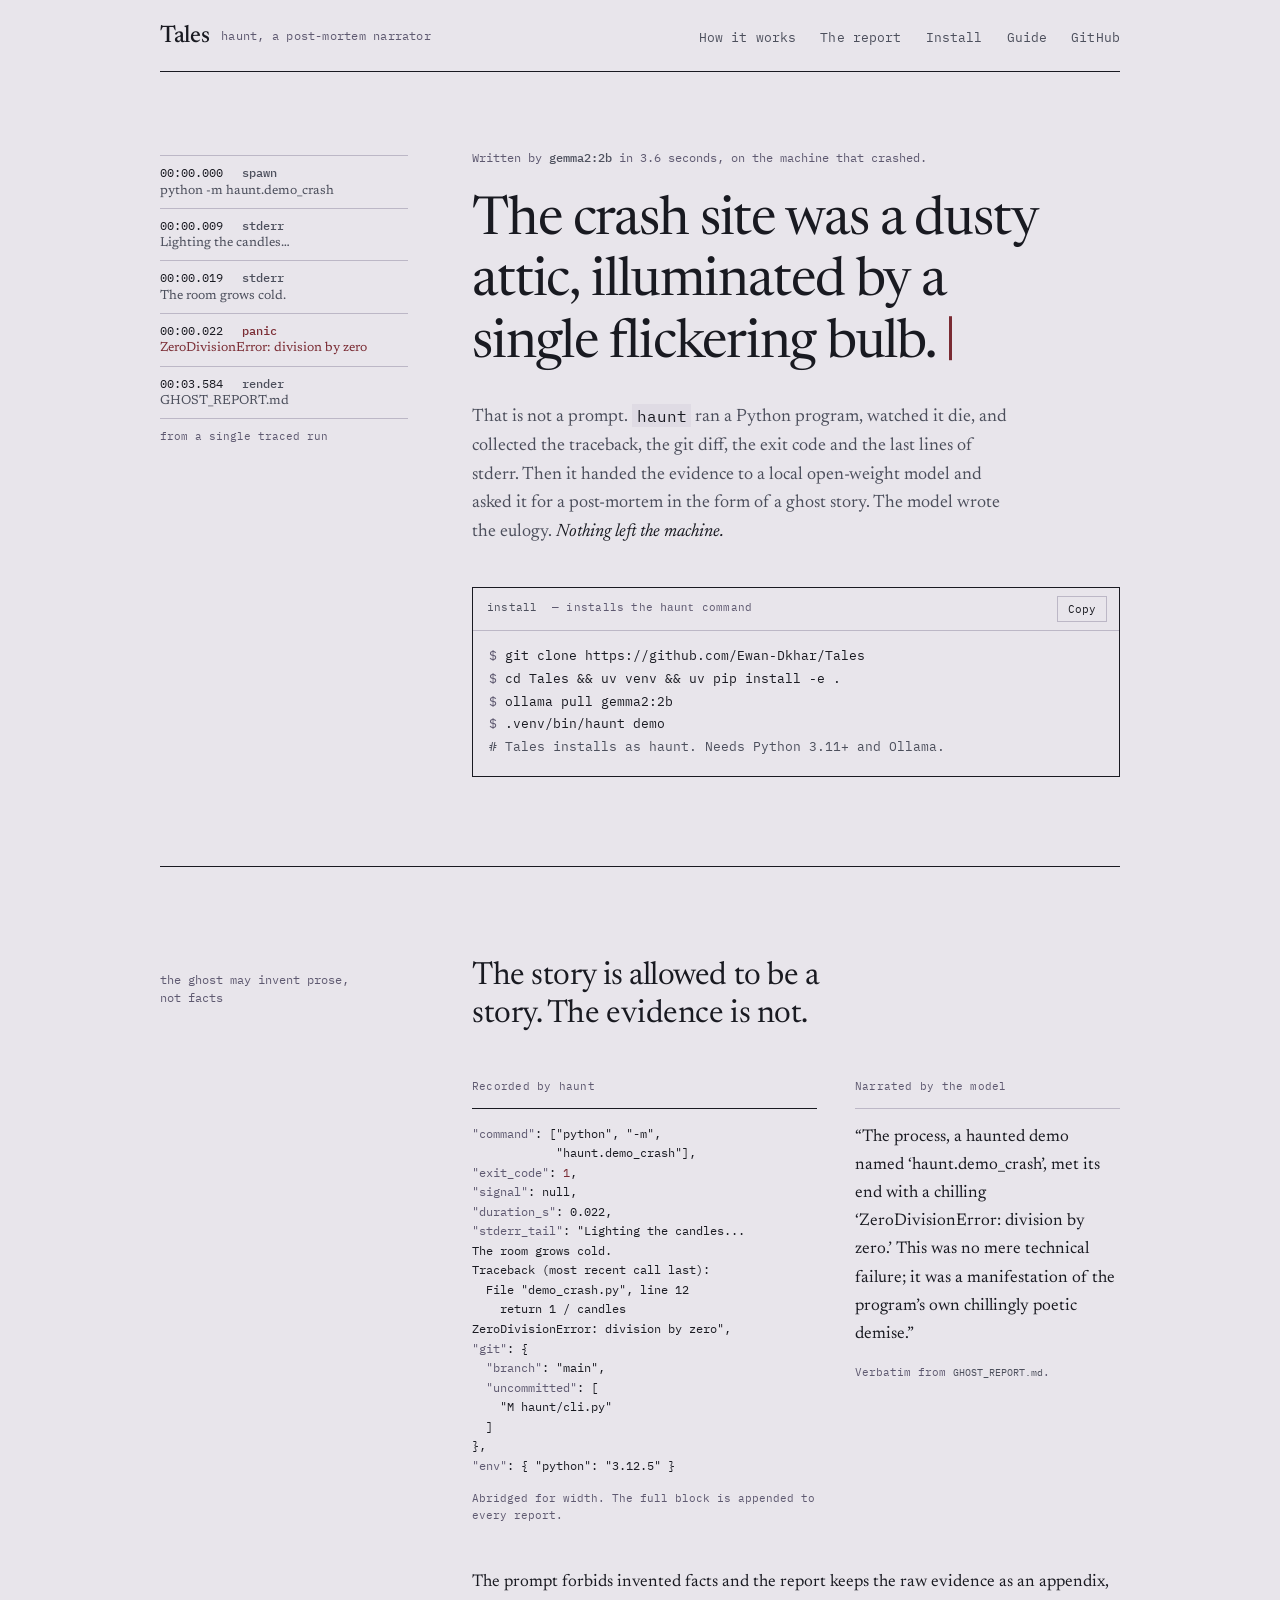
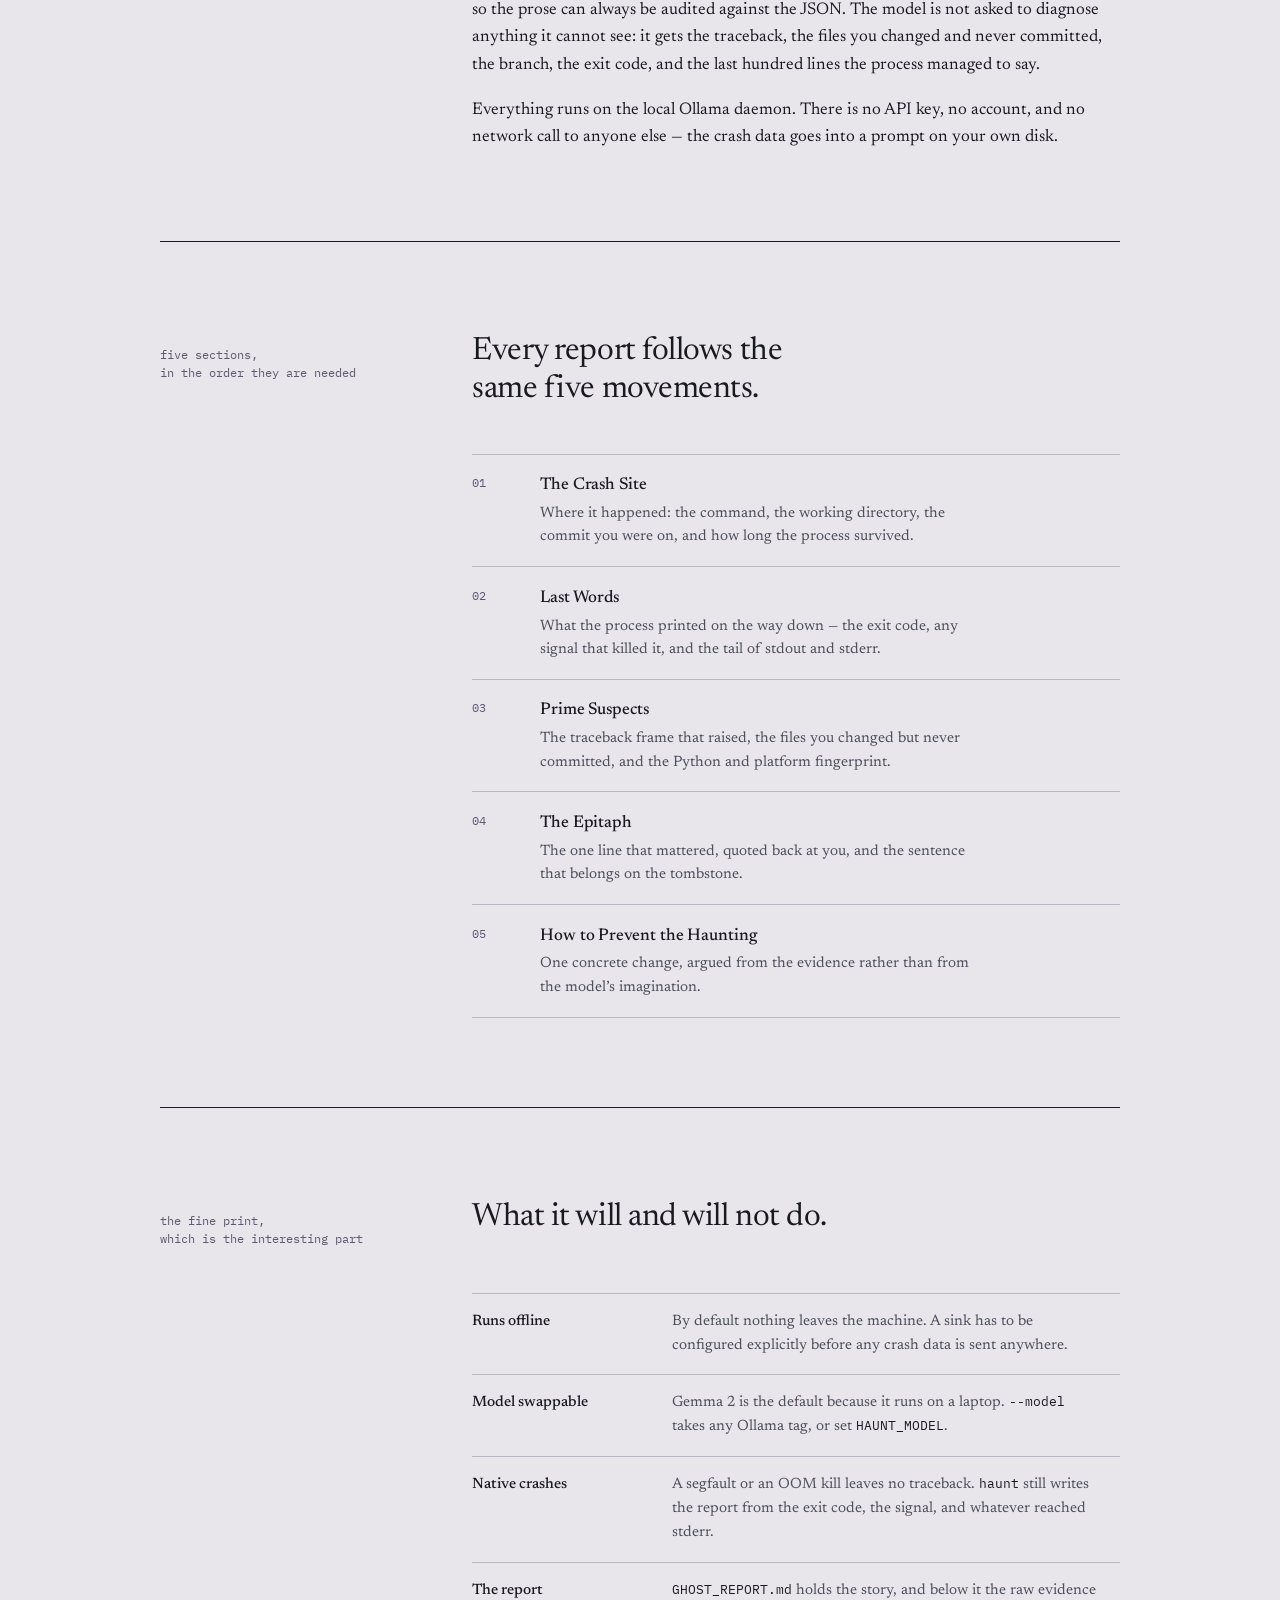
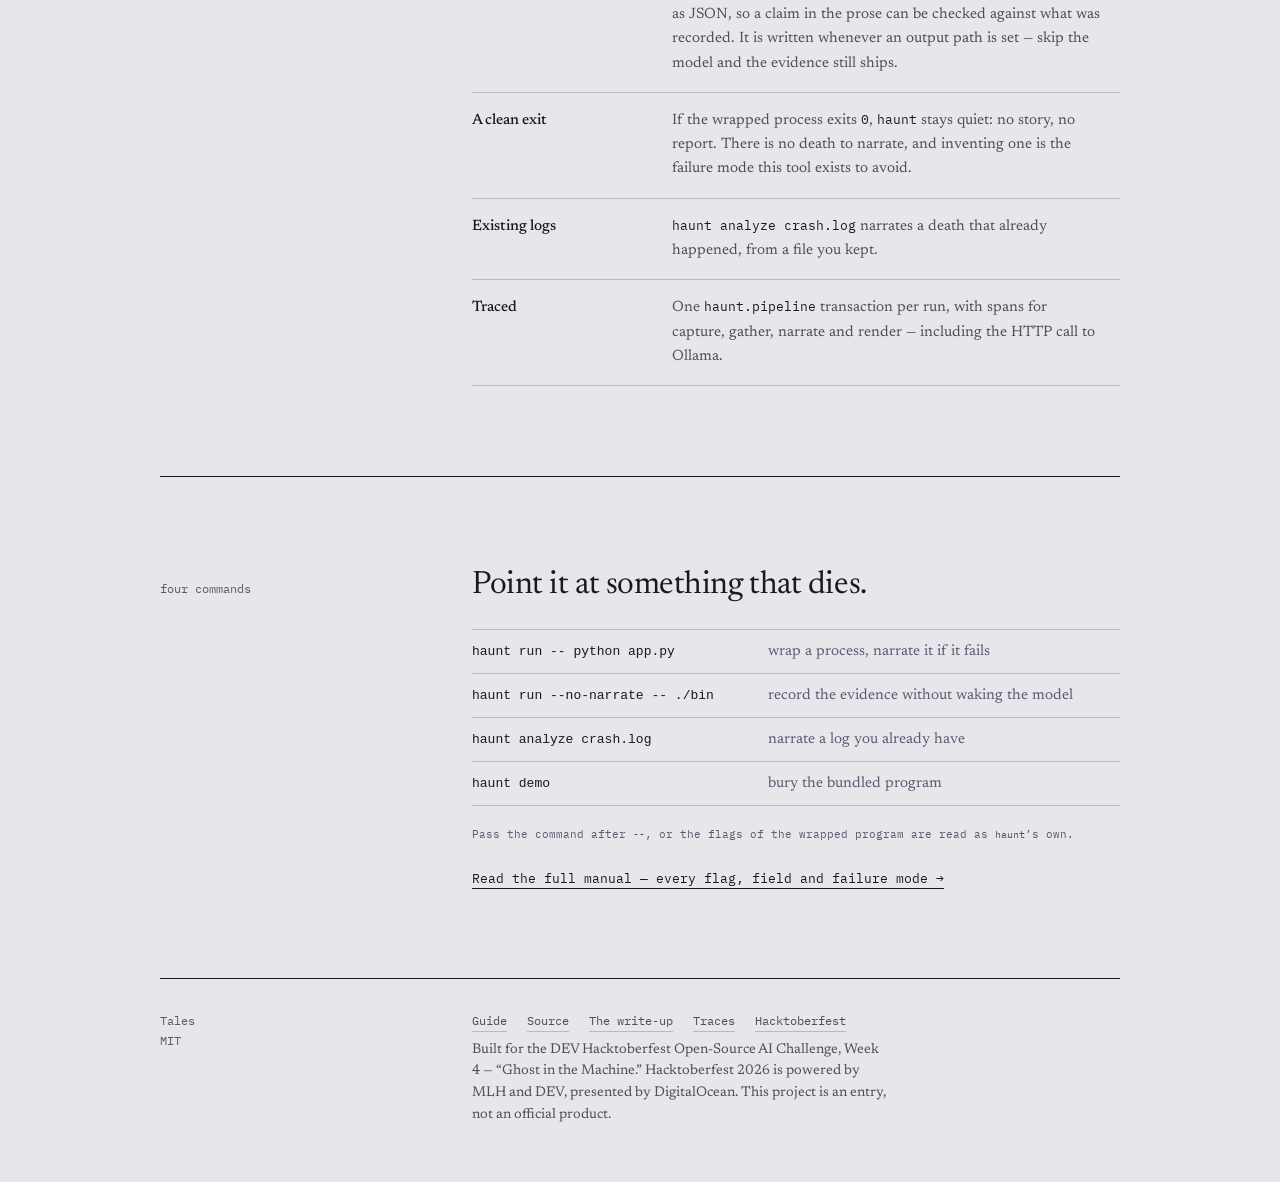
==== commit 545ddb6b: "docs: add the full usage manual, on GitHub and on the site - GUIDE.md: every command, flag, recorded" ====
--- a/docs/index.html
+++ b/docs/index.html
@@ -27,6 +27,7 @@
       <a href="#how">How it works</a>
       <a href="#report">The report</a>
       <a href="#install">Install</a>
+      <a href="guide.html">Guide</a>
       <a href="https://github.com/Ewan-Dkhar/Tales">GitHub</a>
     </nav>
   </header>
@@ -222,7 +223,11 @@
             </tr>
             <tr>
               <th scope="row">The report</th>
-              <td><code>GHOST_REPORT.md</code> holds the story, and below it the raw evidence as JSON, so a claim in the prose can be checked against what was recorded.</td>
+              <td><code>GHOST_REPORT.md</code> holds the story, and below it the raw evidence as JSON, so a claim in the prose can be checked against what was recorded. It is written whenever an output path is set — skip the model and the evidence still ships.</td>
+            </tr>
+            <tr>
+              <th scope="row">A clean exit</th>
+              <td>If the wrapped process exits <code>0</code>, <code>haunt</code> stays quiet: no story, no report. There is no death to narrate, and inventing one is the failure mode this tool exists to avoid.</td>
             </tr>
             <tr>
               <th scope="row">Existing logs</th>
@@ -246,11 +251,12 @@
         <div class="flow">
           <ul class="closing-cmds">
             <li><code>haunt run -- python app.py</code><span>wrap a process, narrate it if it fails</span></li>
-            <li><code>haunt run --no-narrate -- ./bin</code><span>collect the evidence and stay quiet</span></li>
+            <li><code>haunt run --no-narrate -- ./bin</code><span>record the evidence without waking the model</span></li>
             <li><code>haunt analyze crash.log</code><span>narrate a log you already have</span></li>
             <li><code>haunt demo</code><span>bury the bundled program</span></li>
           </ul>
           <p class="caption caption-gap">Pass the command after <code>--</code>, or the flags of the wrapped program are read as <code>haunt</code>&rsquo;s own.</p>
+          <p class="doc-next"><a href="guide.html">Read the full manual &mdash; every flag, field and failure mode &rarr;</a></p>
         </div>
       </div>
     </section>
@@ -261,6 +267,7 @@
     <p>Tales<br>MIT</p>
     <div>
       <p class="foot-links">
+        <a href="guide.html">Guide</a>
         <a href="https://github.com/Ewan-Dkhar/Tales">Source</a>
         <a href="https://dev.to/ewansalandkhar">The write-up</a>
         <a href="https://ewansalan-dkhar.sentry.io/explore/traces/?project=4512338474238032">Traces</a>
--- a/docs/styles.css
+++ b/docs/styles.css
@@ -688,6 +688,282 @@
   max-width: 52ch;
 }
 
+/* --- manual ------------------------------------------------------------- */
+.doc-hero {
+  padding: clamp(2.5rem, 5.5vw, 4.25rem) 0 var(--step);
+  border-bottom: 1px solid var(--ink);
+}
+
+.doc-hero-kicker {
+  margin: 0 0 1.25rem;
+  font-family: var(--mono);
+  font-size: 0.75rem;
+  letter-spacing: 0.03em;
+  color: var(--ink-3);
+}
+
+.doc-hero-title {
+  margin: 0;
+  font-size: clamp(2.1rem, 4.8vw, 3.3rem);
+  line-height: 1.08;
+  letter-spacing: -0.022em;
+  font-weight: 400;
+  text-wrap: balance;
+}
+
+.doc-hero-lede {
+  margin: 1.5rem 0 0;
+  max-width: 56ch;
+  font-size: 1.125rem;
+  line-height: 1.62;
+  color: var(--ink-2);
+}
+
+.doc-hero-lede code {
+  font-family: var(--mono);
+  font-size: 0.875em;
+  padding: 0.1em 0.3em;
+  background: var(--paper-deep);
+  color: var(--ink);
+}
+
+.doc-toc {
+  margin: 2.75rem 0 0;
+  border-top: 1px solid var(--ink);
+}
+
+.doc-toc-head {
+  margin: 0;
+  padding: 0.6rem 0 0.35rem;
+  font-family: var(--mono);
+  font-size: 0.6875rem;
+  letter-spacing: 0.06em;
+  text-transform: uppercase;
+  color: var(--ink-3);
+}
+
+.doc-toc ol {
+  display: grid;
+  grid-template-columns: repeat(auto-fit, minmax(15rem, 1fr));
+  column-gap: clamp(1.5rem, 3vw, 3rem);
+  margin: 0;
+  padding: 0;
+  list-style: none;
+}
+
+.doc-toc li { border-bottom: 1px solid var(--rule); }
+
+.doc-toc a {
+  display: grid;
+  grid-template-columns: 2.1rem minmax(0, 1fr);
+  gap: 0.5rem;
+  padding: 0.45rem 0;
+  font-family: var(--mono);
+  font-size: 0.78125rem;
+  line-height: 1.5;
+  color: var(--ink-2);
+  text-decoration: none;
+}
+
+.doc-toc a:hover { color: var(--ink); }
+
+.doc-toc .n {
+  color: var(--ink-3);
+  font-variant-numeric: tabular-nums;
+}
+
+.doc-body {
+  grid-column: 2;
+  max-width: var(--measure);
+}
+
+.doc-body--wide { max-width: none; }
+
+.doc-body > p,
+.doc-body > ul,
+.doc-body > ol { margin: 0 0 1.15rem; }
+
+.doc-body > p:last-child,
+.doc-body > ul:last-child { margin-bottom: 0; }
+
+.doc-body h3 {
+  margin: 2.25rem 0 0.65rem;
+  font-size: 1.0625rem;
+  font-weight: 500;
+  letter-spacing: -0.005em;
+}
+
+.doc-body ul,
+.doc-body ol { padding-left: 1.15rem; }
+
+.doc-body li { margin-bottom: 0.45rem; }
+
+.doc-body code {
+  font-family: var(--mono);
+  font-size: 0.875em;
+  padding: 0.1em 0.3em;
+  background: var(--paper-deep);
+  color: var(--ink);
+  word-break: keep-all;
+  overflow-wrap: anywhere;
+}
+
+.doc-body strong { font-weight: 500; }
+
+.doc-code {
+  margin: 1.5rem 0;
+  border: 1px solid var(--rule);
+  background: var(--paper-deep);
+}
+
+.doc-code-label {
+  margin: 0;
+  padding: 0.45rem 0.8rem;
+  border-bottom: 1px solid var(--rule);
+  font-family: var(--mono);
+  font-size: 0.6875rem;
+  letter-spacing: 0.02em;
+  color: var(--ink-3);
+}
+
+.doc-code pre {
+  margin: 0;
+  padding: 0.8rem 0.9rem 0.95rem;
+  font-family: var(--mono);
+  font-size: 0.78125rem;
+  line-height: 1.7;
+  color: var(--ink);
+  white-space: pre-wrap;
+  overflow-wrap: anywhere;
+  tab-size: 2;
+}
+
+.doc-code .c { color: var(--ink-3); }
+.doc-code .d { color: var(--ink-2); }
+.doc-code .k { color: var(--ink-3); }
+.doc-code .bad { color: var(--death); }
+
+.doc-scroll {
+  margin: 1.5rem 0;
+  overflow-x: auto;
+  scrollbar-width: thin;
+  scrollbar-color: var(--rule) transparent;
+}
+
+.doc-table {
+  width: 100%;
+  margin: 1.5rem 0;
+  border-collapse: collapse;
+  font-size: 0.9375rem;
+}
+
+.doc-scroll .doc-table { margin: 0; }
+.doc-scroll .doc-table--wide { min-width: 34rem; }
+
+.doc-table th,
+.doc-table td {
+  text-align: left;
+  vertical-align: top;
+  padding: 0.8rem 1.15rem 0.8rem 0;
+  border-bottom: 1px solid var(--rule);
+}
+
+.doc-table thead th {
+  padding-top: 0;
+  border-bottom: 1px solid var(--ink);
+  font-family: var(--mono);
+  font-size: 0.6875rem;
+  font-weight: 400;
+  letter-spacing: 0.03em;
+  color: var(--ink-3);
+}
+
+.doc-table tbody th {
+  width: 11.5rem;
+  font-weight: 500;
+  color: var(--ink);
+}
+
+.doc-table tbody td:first-child { width: 12rem; }
+
+.doc-table td { color: var(--ink-2); }
+
+.doc-table td code,
+.doc-table th code {
+  padding: 0;
+  background: transparent;
+  color: var(--ink);
+  font-family: var(--mono);
+  font-size: 0.8125rem;
+  word-break: keep-all;
+  overflow-wrap: anywhere;
+}
+
+.doc-table--trouble td:first-child { color: var(--ink); }
+
+@media (max-width: 40rem) {
+  .doc-table tbody td:first-child,
+  .doc-table tbody th { width: auto; }
+
+  .doc-table tbody td:first-child code,
+  .doc-table tbody th code { white-space: nowrap; }
+}
+
+@media (max-width: 37rem) {
+  .doc-scroll::before {
+    content: "swipe the table \2192";
+    position: sticky;
+    left: 0;
+    display: block;
+    width: max-content;
+    padding: 0 0 0.4rem;
+    font-family: var(--mono);
+    font-size: 0.6875rem;
+    letter-spacing: 0.02em;
+    color: var(--ink-3);
+  }
+}
+
+.doc-note {
+  margin: 1.75rem 0;
+  padding: 0.95rem 1.1rem;
+  border: 1px solid var(--rule);
+  border-left: 3px solid var(--ink);
+}
+
+.doc-note--warn { border-left-color: var(--death); }
+
+.doc-note p { margin: 0 0 0.7rem; }
+.doc-note p:last-child { margin-bottom: 0; }
+
+.doc-note .label {
+  display: block;
+  margin-bottom: 0.4rem;
+  font-family: var(--mono);
+  font-size: 0.6875rem;
+  letter-spacing: 0.03em;
+  color: var(--ink-3);
+}
+
+.doc-note--warn .label { color: var(--death); }
+
+.doc-quote { margin: 1.75rem 0; }
+
+.doc-next {
+  margin: 1.5rem 0 0;
+  font-family: var(--mono);
+  font-size: 0.8125rem;
+}
+
+.doc-next a {
+  color: var(--ink);
+  text-decoration: none;
+  border-bottom: 1px solid var(--ink);
+  padding-bottom: 1px;
+}
+
+.doc-next a:hover { color: var(--death); border-bottom-color: var(--death); }
+
 /* --- responsive --------------------------------------------------------- */
 @media (max-width: 60rem) {
   .hero,
@@ -700,6 +976,7 @@
   .section-body > .flow,
   .section-body > .parts,
   .section-body > .spec,
+  .doc-body,
   .flow-wide {
     grid-column: 1;
   }
@@ -732,4 +1009,10 @@
   }
   .spec td { padding-top: 0; }
   .parts li { grid-template-columns: 2.5rem minmax(0, 1fr); }
-}
+
+  .doc-toc ol { grid-template-columns: minmax(0, 1fr); }
+  .doc-hero-title { font-size: 1.9rem; }
+  .doc-code pre { font-size: 0.71875rem; }
+  .doc-table { font-size: 0.875rem; }
+  .doc-note { padding: 0.85rem 0.9rem; }
+}
